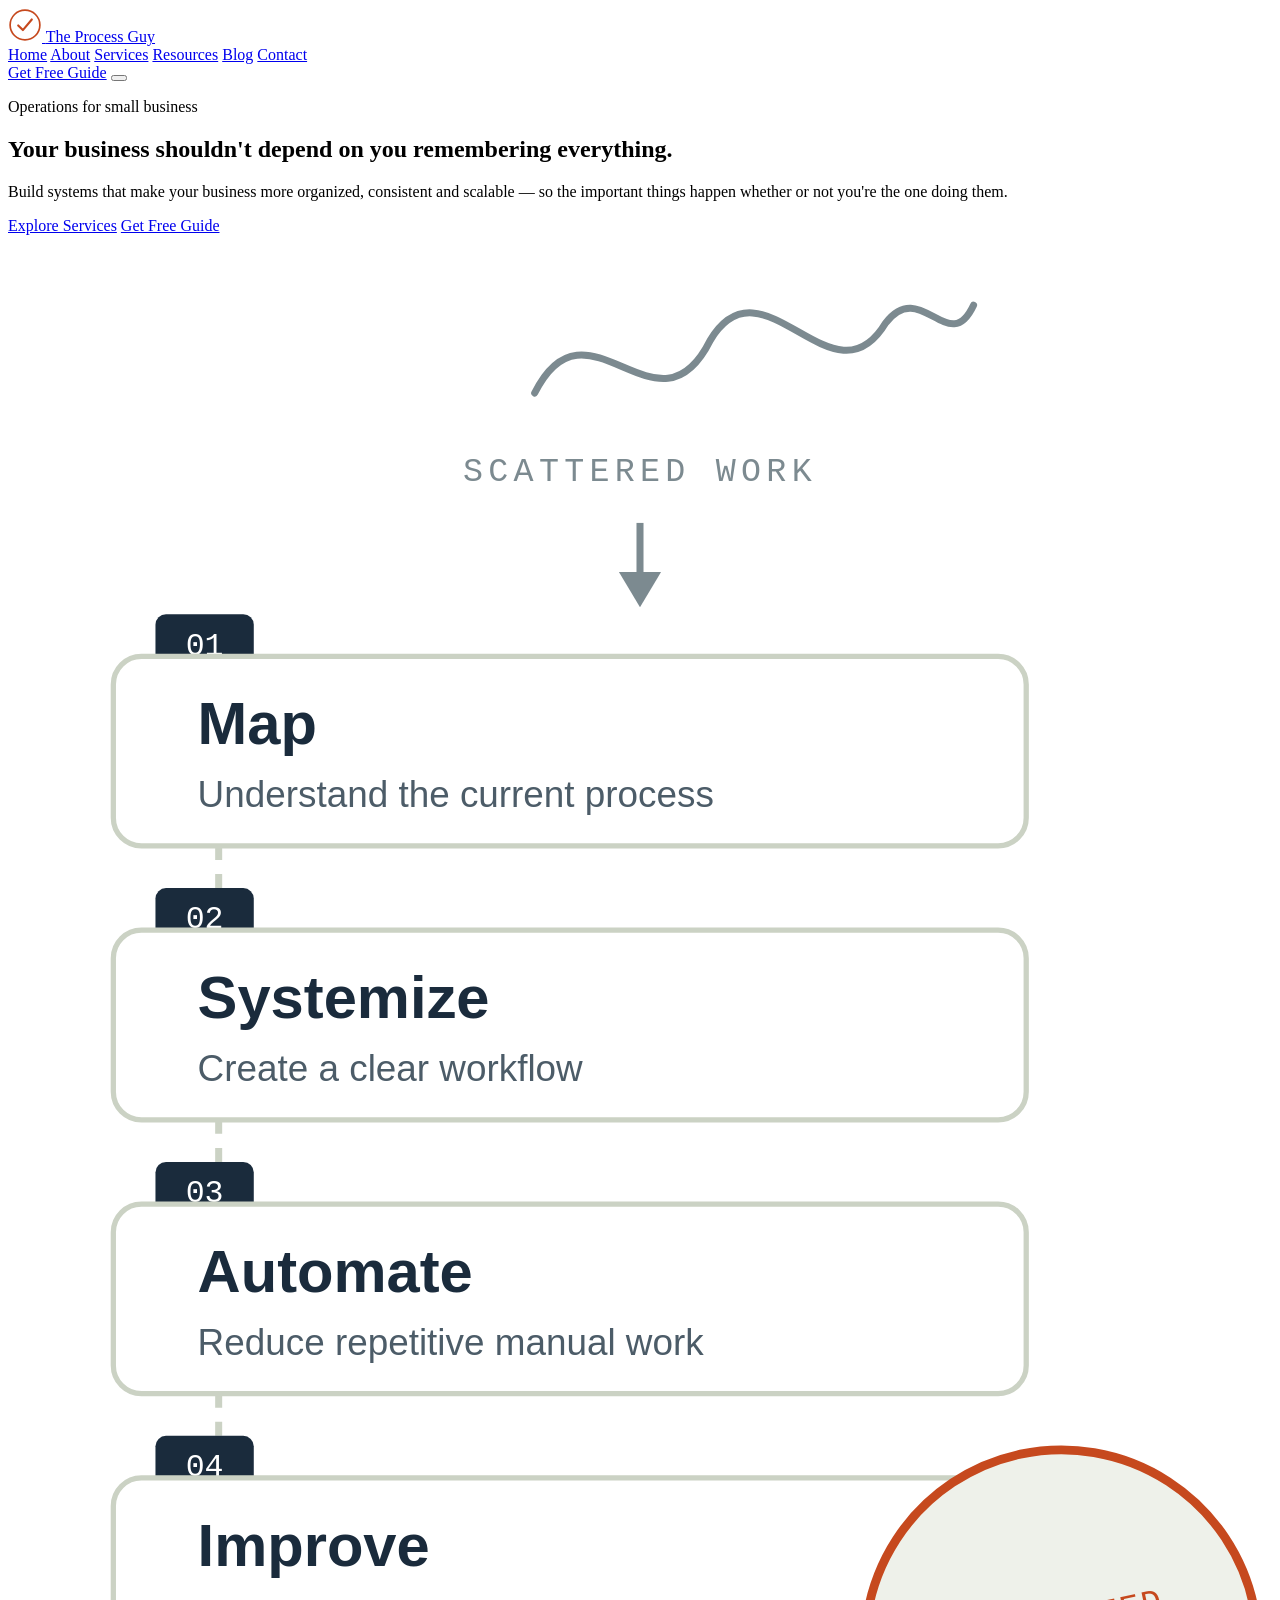
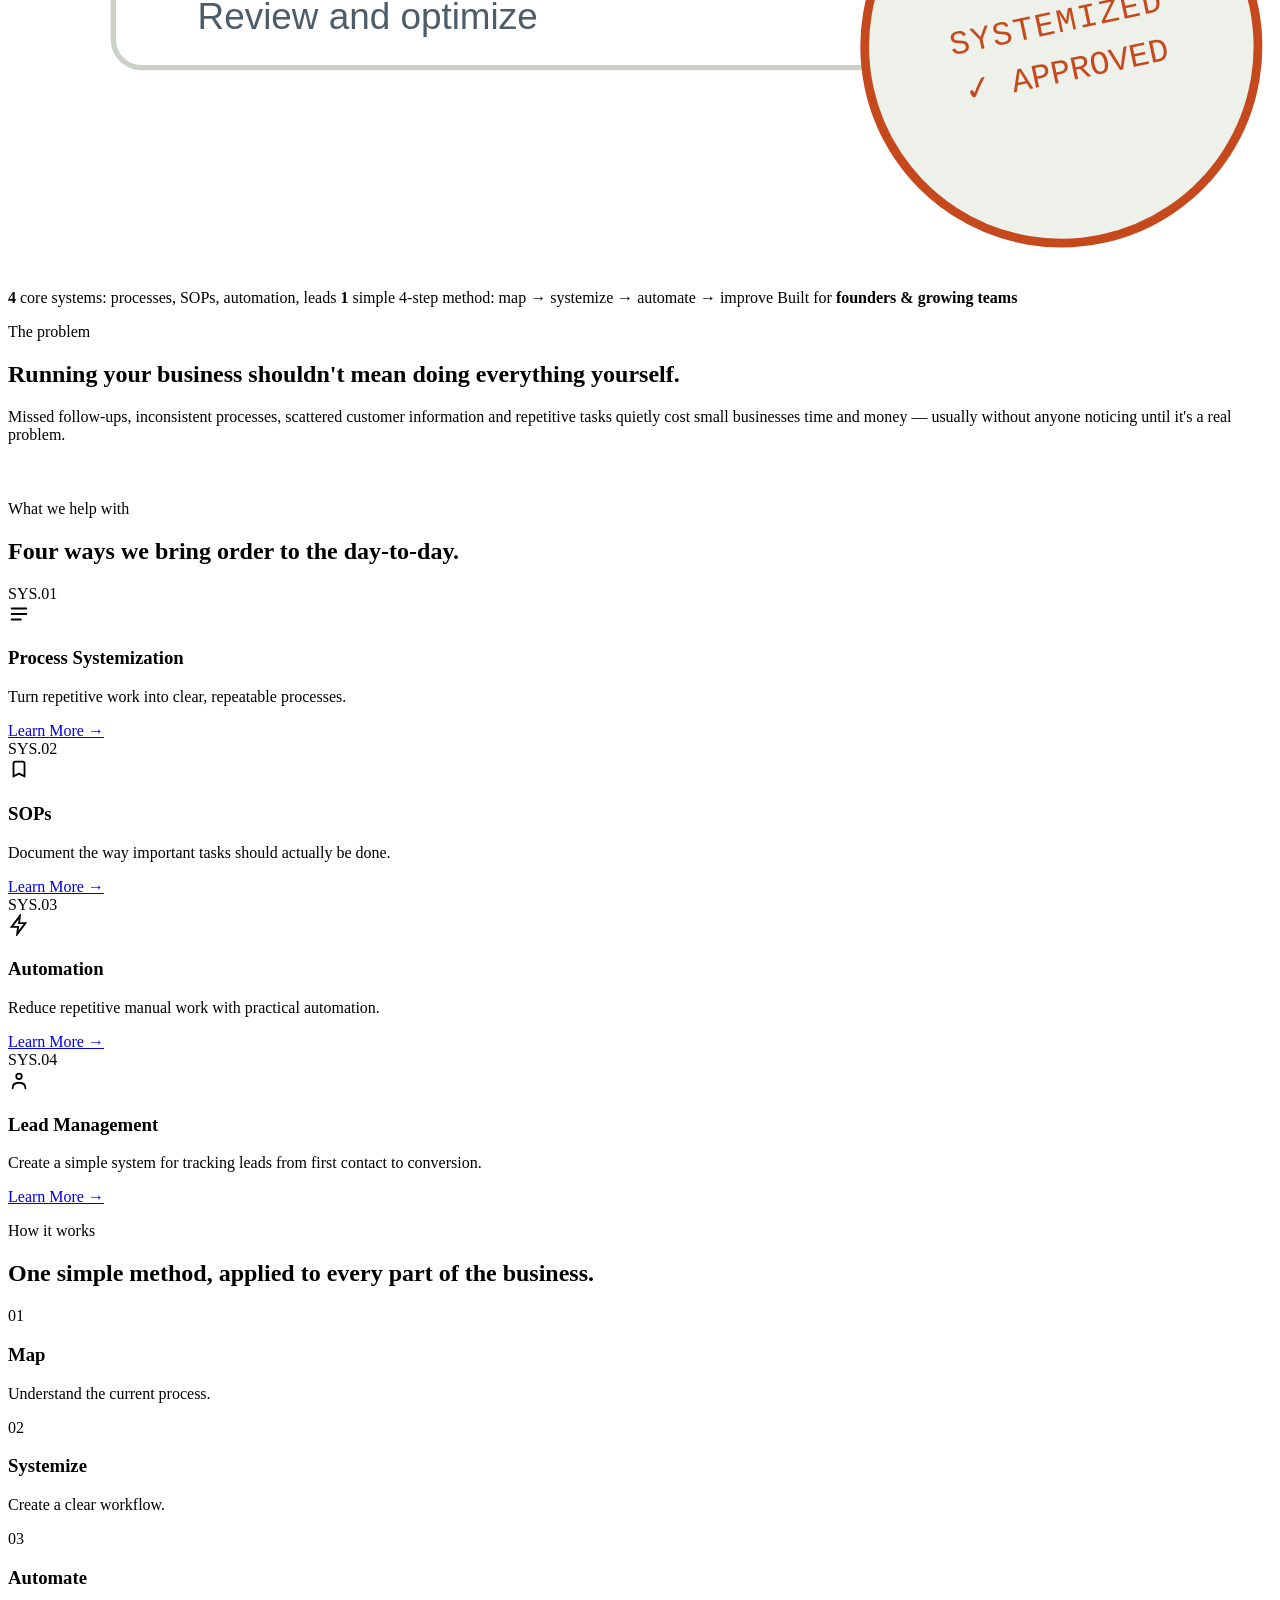
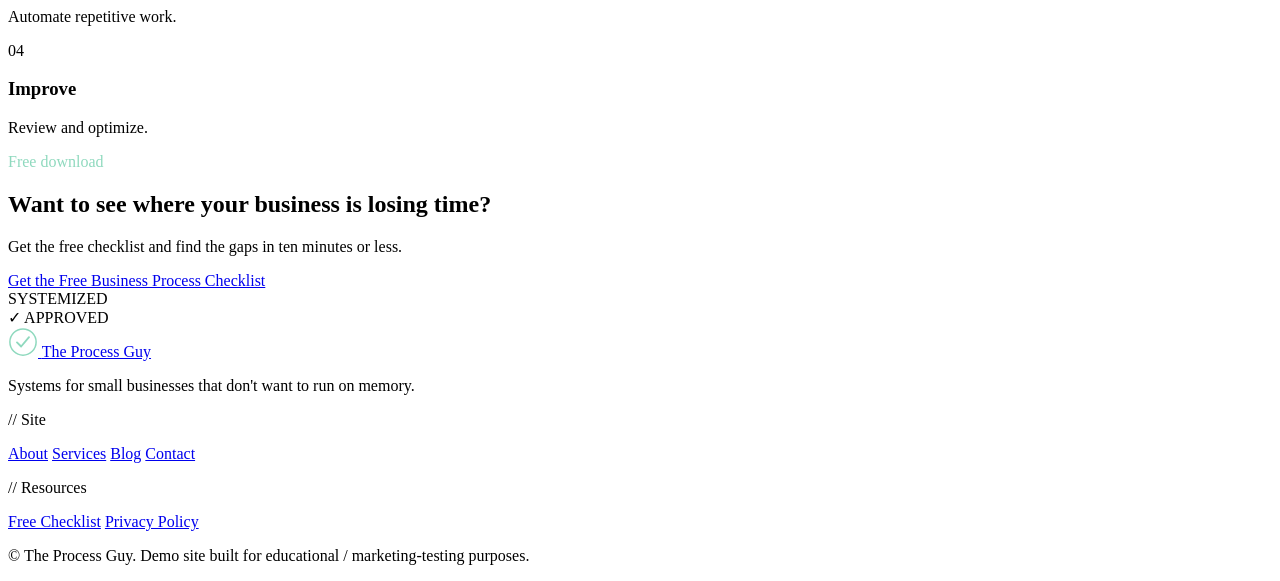
==== index.html @ 3fa783ae "first commit" ====
<!DOCTYPE html>
<html lang="en">
<head>
<meta charset="UTF-8">
<meta name="viewport" content="width=device-width, initial-scale=1.0">
<title>The Process Guy — Business Systems for Small Businesses</title>
<meta name="description" content="Build systems that make your business more organized, consistent and scalable. Process systemization, SOPs, automation and lead management for small businesses.">
<link rel="stylesheet" href="style.css">
</head>
<body>

<header class="site-header">
  <div class="wrap header-inner">
    <a href="index.html" class="logo">
      <span class="logo-mark" aria-hidden="true">
        <svg width="34" height="34" viewBox="0 0 40 40"><circle cx="20" cy="20" r="17.5" fill="none" stroke="#C6491E" stroke-width="2"/><path d="M12 20.5 L17.5 26 L28 13.5" fill="none" stroke="#C6491E" stroke-width="2.5" stroke-linecap="round" stroke-linejoin="round"/></svg>
      </span>
      <span class="logo-text">The Process Guy</span>
    </a>
    <nav class="site-nav" id="siteNav">
      <a href="index.html" class="current">Home</a>
      <a href="about.html">About</a>
      <a href="services.html">Services</a>
      <a href="resources.html">Resources</a>
      <a href="blog.html">Blog</a>
      <a href="contact.html">Contact</a>
    </nav>
    <a href="resources.html" class="btn btn-stamp header-cta">Get Free Guide</a>
    <button class="nav-toggle" id="navToggle" aria-label="Toggle menu" aria-expanded="false">
      <span></span><span></span><span></span>
    </button>
  </div>
</header>

<main>

  <section class="hero">
    <div class="wrap hero-inner">
      <div class="hero-copy reveal">
        <p class="eyebrow">Operations for small business</p>
        <h1>Your business shouldn't depend on you remembering everything.</h1>
        <p class="hero-sub">Build systems that make your business more organized, consistent and scalable — so the important things happen whether or not you're the one doing them.</p>
        <div class="hero-ctas">
          <a href="services.html" class="btn btn-stamp">Explore Services</a>
          <a href="resources.html" class="btn btn-outline">Get Free Guide</a>
        </div>
      </div>
      <div class="hero-art reveal" aria-hidden="true">
        <svg viewBox="0 0 360 470" xmlns="http://www.w3.org/2000/svg" role="img" aria-label="Diagram showing scattered work becoming a systemized four-step process: map, systemize, automate, improve.">
          <path d="M150,45 C165,15 185,60 200,30 C215,5 235,50 250,25 C260,12 268,35 275,20" fill="none" stroke="#7C8A90" stroke-width="2" stroke-linecap="round" stroke-linejoin="round"/>
          <text x="180" y="70" text-anchor="middle" font-family="'IBM Plex Mono',monospace" font-size="9.5" letter-spacing="1.5" fill="#7C8A90">SCATTERED WORK</text>
          <line x1="180" y1="82" x2="180" y2="100" stroke="#7C8A90" stroke-width="2"/>
          <polygon points="174,96 186,96 180,106" fill="#7C8A90"/>

          <!-- Box 1 -->
          <rect x="42" y="108" width="28" height="16" rx="3" fill="#1A2B3C"/>
          <text x="56" y="119.5" text-anchor="middle" font-family="'IBM Plex Mono',monospace" font-size="9" fill="#fff">01</text>
          <rect x="30" y="120" width="260" height="54" rx="8" fill="#FFFFFF" stroke="#CBD2C4" stroke-width="1.5"/>
          <text x="54" y="145" font-family="'Space Grotesk',sans-serif" font-weight="700" font-size="17" fill="#1A2B3C">Map</text>
          <text x="54" y="163" font-family="'Inter',sans-serif" font-size="10.5" fill="#4C5C68">Understand the current process</text>

          <line x1="60" y1="174" x2="60" y2="196" stroke="#CBD2C4" stroke-width="2" stroke-dasharray="4 4"/>
          <polygon points="55,192 65,192 60,200" fill="#CBD2C4"/>

          <!-- Box 2 -->
          <rect x="42" y="186" width="28" height="16" rx="3" fill="#1A2B3C"/>
          <text x="56" y="197.5" text-anchor="middle" font-family="'IBM Plex Mono',monospace" font-size="9" fill="#fff">02</text>
          <rect x="30" y="198" width="260" height="54" rx="8" fill="#FFFFFF" stroke="#CBD2C4" stroke-width="1.5"/>
          <text x="54" y="223" font-family="'Space Grotesk',sans-serif" font-weight="700" font-size="17" fill="#1A2B3C">Systemize</text>
          <text x="54" y="241" font-family="'Inter',sans-serif" font-size="10.5" fill="#4C5C68">Create a clear workflow</text>

          <line x1="60" y1="252" x2="60" y2="274" stroke="#CBD2C4" stroke-width="2" stroke-dasharray="4 4"/>
          <polygon points="55,270 65,270 60,278" fill="#CBD2C4"/>

          <!-- Box 3 -->
          <rect x="42" y="264" width="28" height="16" rx="3" fill="#1A2B3C"/>
          <text x="56" y="275.5" text-anchor="middle" font-family="'IBM Plex Mono',monospace" font-size="9" fill="#fff">03</text>
          <rect x="30" y="276" width="260" height="54" rx="8" fill="#FFFFFF" stroke="#CBD2C4" stroke-width="1.5"/>
          <text x="54" y="301" font-family="'Space Grotesk',sans-serif" font-weight="700" font-size="17" fill="#1A2B3C">Automate</text>
          <text x="54" y="319" font-family="'Inter',sans-serif" font-size="10.5" fill="#4C5C68">Reduce repetitive manual work</text>

          <line x1="60" y1="330" x2="60" y2="352" stroke="#CBD2C4" stroke-width="2" stroke-dasharray="4 4"/>
          <polygon points="55,348 65,348 60,356" fill="#CBD2C4"/>

          <!-- Box 4 -->
          <rect x="42" y="342" width="28" height="16" rx="3" fill="#1A2B3C"/>
          <text x="56" y="353.5" text-anchor="middle" font-family="'IBM Plex Mono',monospace" font-size="9" fill="#fff">04</text>
          <rect x="30" y="354" width="260" height="54" rx="8" fill="#FFFFFF" stroke="#CBD2C4" stroke-width="1.5"/>
          <text x="54" y="379" font-family="'Space Grotesk',sans-serif" font-weight="700" font-size="17" fill="#1A2B3C">Improve</text>
          <text x="54" y="397" font-family="'Inter',sans-serif" font-size="10.5" fill="#4C5C68">Review and optimize</text>

          <g transform="rotate(-12 300 402)">
            <circle cx="300" cy="402" r="56" fill="#EEF1EA" stroke="#C6491E" stroke-width="2.5"/>
            <text x="300" y="398" text-anchor="middle" font-family="'IBM Plex Mono',monospace" font-size="9.5" letter-spacing="0.5" fill="#C6491E">SYSTEMIZED</text>
            <text x="300" y="412" text-anchor="middle" font-family="'IBM Plex Mono',monospace" font-size="9.5" fill="#C6491E">✓ APPROVED</text>
          </g>
        </svg>
      </div>
    </div>
  </section>

  <div class="trust-strip">
    <div class="wrap trust-inner">
      <span><strong>4</strong> core systems: processes, SOPs, automation, leads</span>
      <span><strong>1</strong> simple 4-step method: map → systemize → automate → improve</span>
      <span>Built for <strong>founders &amp; growing teams</strong></span>
    </div>
  </div>

  <section>
    <div class="wrap">
      <div class="section-head reveal">
        <p class="eyebrow">The problem</p>
        <h2>Running your business shouldn't mean doing everything yourself.</h2>
        <p>Missed follow-ups, inconsistent processes, scattered customer information and repetitive tasks quietly cost small businesses time and money — usually without anyone noticing until it's a real problem.</p>
      </div>

      <div class="section-head reveal" style="margin-top:56px;">
        <p class="eyebrow">What we help with</p>
        <h2>Four ways we bring order to the day-to-day.</h2>
      </div>
      <div class="card-grid reveal">
        <div class="tab-card">
          <span class="tag">SYS.01</span>
          <div class="icon"><svg width="22" height="22" viewBox="0 0 24 24" fill="none" stroke="currentColor" stroke-width="2" stroke-linecap="round"><path d="M4 6h16M4 12h16M4 18h10"/></svg></div>
          <h3>Process Systemization</h3>
          <p>Turn repetitive work into clear, repeatable processes.</p>
          <a href="services.html#process-systemization" class="learn">Learn More →</a>
        </div>
        <div class="tab-card">
          <span class="tag">SYS.02</span>
          <div class="icon"><svg width="22" height="22" viewBox="0 0 24 24" fill="none" stroke="currentColor" stroke-width="2" stroke-linecap="round"><path d="M8 4h8a2 2 0 0 1 2 2v14l-6-3-6 3V6a2 2 0 0 1 2-2z"/></svg></div>
          <h3>SOPs</h3>
          <p>Document the way important tasks should actually be done.</p>
          <a href="services.html#sops" class="learn">Learn More →</a>
        </div>
        <div class="tab-card">
          <span class="tag">SYS.03</span>
          <div class="icon"><svg width="22" height="22" viewBox="0 0 24 24" fill="none" stroke="currentColor" stroke-width="2" stroke-linecap="round"><path d="M13 2 4 14h7l-1 8 9-12h-7l1-8z"/></svg></div>
          <h3>Automation</h3>
          <p>Reduce repetitive manual work with practical automation.</p>
          <a href="services.html#automation" class="learn">Learn More →</a>
        </div>
        <div class="tab-card">
          <span class="tag">SYS.04</span>
          <div class="icon"><svg width="22" height="22" viewBox="0 0 24 24" fill="none" stroke="currentColor" stroke-width="2" stroke-linecap="round"><circle cx="12" cy="8" r="3"/><path d="M5 21c0-4 3-6 7-6s7 2 7 6"/></svg></div>
          <h3>Lead Management</h3>
          <p>Create a simple system for tracking leads from first contact to conversion.</p>
          <a href="services.html#lead-management" class="learn">Learn More →</a>
        </div>
      </div>
    </div>
  </section>

  <section class="bg-card">
    <div class="wrap">
      <div class="section-head center reveal">
        <p class="eyebrow">How it works</p>
        <h2>One simple method, applied to every part of the business.</h2>
      </div>
      <div class="flow reveal">
        <div class="flow-line"></div>
        <div class="flow-step">
          <div class="flow-num">01</div>
          <h3>Map</h3>
          <p>Understand the current process.</p>
        </div>
        <div class="flow-step">
          <div class="flow-num">02</div>
          <h3>Systemize</h3>
          <p>Create a clear workflow.</p>
        </div>
        <div class="flow-step">
          <div class="flow-num">03</div>
          <h3>Automate</h3>
          <p>Automate repetitive work.</p>
        </div>
        <div class="flow-step">
          <div class="flow-num">04</div>
          <h3>Improve</h3>
          <p>Review and optimize.</p>
        </div>
      </div>
    </div>
  </section>

  <section>
    <div class="wrap">
      <div class="cta-banner reveal">
        <div>
          <p class="eyebrow" style="color:#8FD9BE;">Free download</p>
          <h2>Want to see where your business is losing time?</h2>
          <p>Get the free checklist and find the gaps in ten minutes or less.</p>
          <a href="resources.html" class="btn btn-stamp" style="margin-top:18px;">Get the Free Business Process Checklist</a>
        </div>
        <div class="stamp-badge">SYSTEMIZED<br>✓ APPROVED</div>
      </div>
    </div>
  </section>

</main>

<footer class="site-footer">
  <div class="wrap footer-inner">
    <div class="footer-brand">
      <a href="index.html" class="logo" style="margin-bottom:14px;">
        <span class="logo-mark" aria-hidden="true">
          <svg width="30" height="30" viewBox="0 0 40 40"><circle cx="20" cy="20" r="17.5" fill="none" stroke="#8FD9BE" stroke-width="2"/><path d="M12 20.5 L17.5 26 L28 13.5" fill="none" stroke="#8FD9BE" stroke-width="2.5" stroke-linecap="round" stroke-linejoin="round"/></svg>
        </span>
        <span class="logo-text">The Process Guy</span>
      </a>
      <p class="footer-note">Systems for small businesses that don't want to run on memory.</p>
    </div>
    <div class="footer-col">
      <p class="eyebrow">// Site</p>
      <a href="about.html">About</a>
      <a href="services.html">Services</a>
      <a href="blog.html">Blog</a>
      <a href="contact.html">Contact</a>
    </div>
    <div class="footer-col">
      <p class="eyebrow">// Resources</p>
      <a href="resources.html">Free Checklist</a>
      <a href="privacy.html">Privacy Policy</a>
    </div>
  </div>
  <div class="wrap footer-bottom">
    <p>© <span id="year"></span> The Process Guy. Demo site built for educational / marketing-testing purposes.</p>
  </div>
</footer>

<script src="script.js"></script>
</body>
</html>
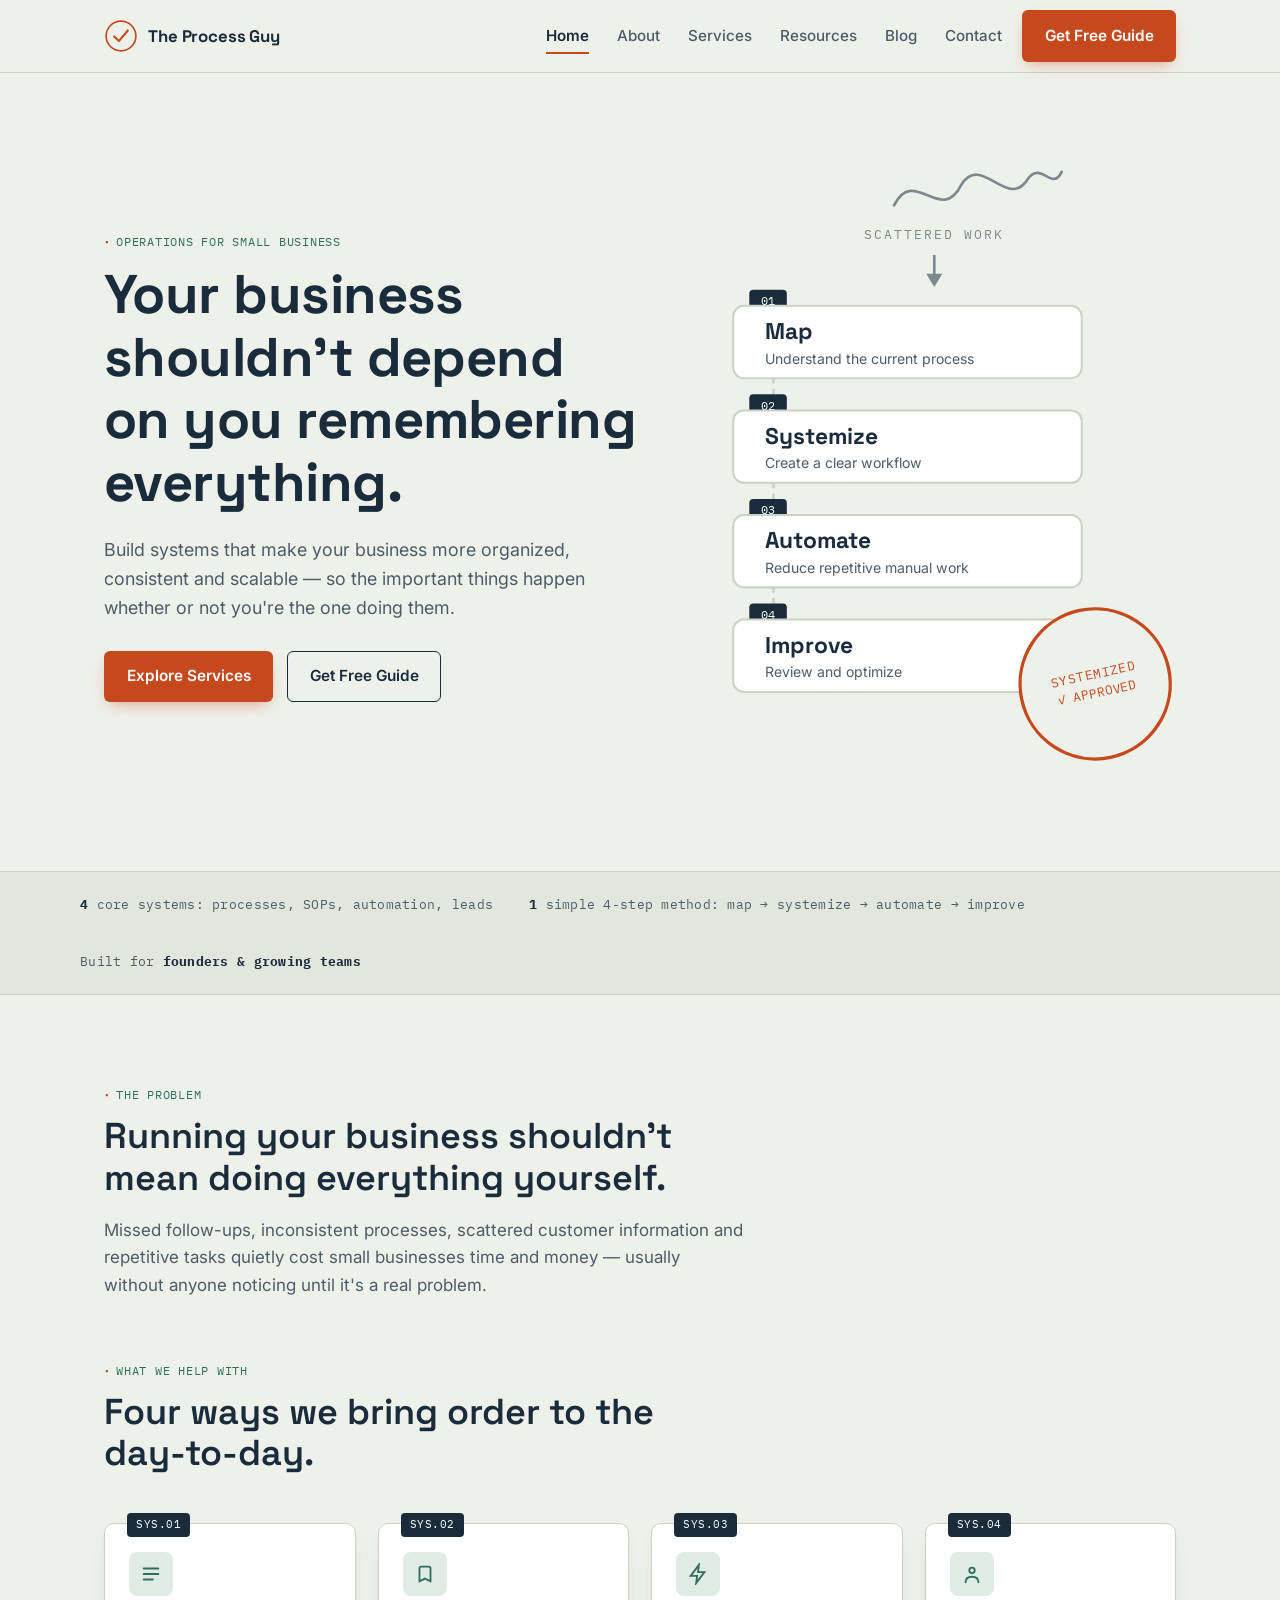
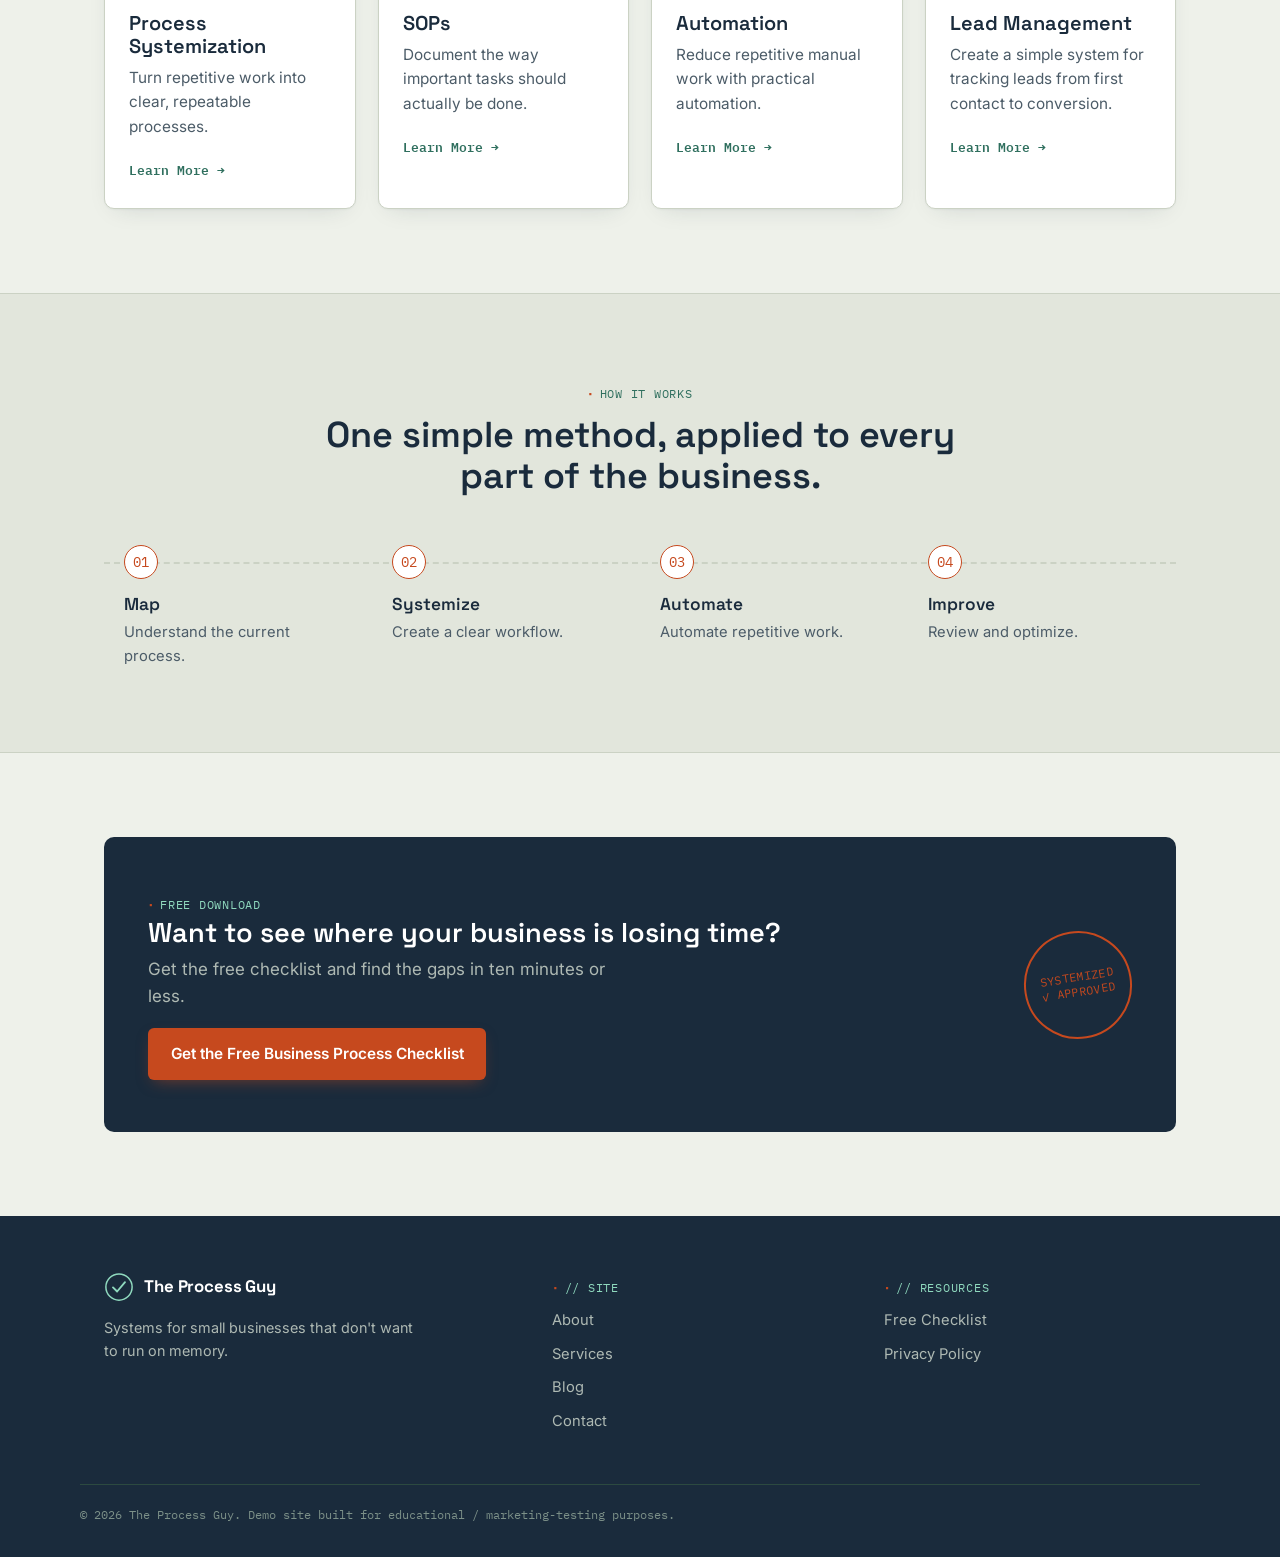
==== commit c78c0b3b: "All pages commit" ====
--- a/index.html
+++ b/index.html
@@ -1,234 +1,612 @@
-<!DOCTYPE html>
+<!doctype html>
 <html lang="en">
-<head>
-<meta charset="UTF-8">
-<meta name="viewport" content="width=device-width, initial-scale=1.0">
-<title>The Process Guy — Business Systems for Small Businesses</title>
-<meta name="description" content="Build systems that make your business more organized, consistent and scalable. Process systemization, SOPs, automation and lead management for small businesses.">
-<link rel="stylesheet" href="style.css">
-</head>
-<body>
-
-<header class="site-header">
-  <div class="wrap header-inner">
-    <a href="index.html" class="logo">
-      <span class="logo-mark" aria-hidden="true">
-        <svg width="34" height="34" viewBox="0 0 40 40"><circle cx="20" cy="20" r="17.5" fill="none" stroke="#C6491E" stroke-width="2"/><path d="M12 20.5 L17.5 26 L28 13.5" fill="none" stroke="#C6491E" stroke-width="2.5" stroke-linecap="round" stroke-linejoin="round"/></svg>
-      </span>
-      <span class="logo-text">The Process Guy</span>
-    </a>
-    <nav class="site-nav" id="siteNav">
-      <a href="index.html" class="current">Home</a>
-      <a href="about.html">About</a>
-      <a href="services.html">Services</a>
-      <a href="resources.html">Resources</a>
-      <a href="blog.html">Blog</a>
-      <a href="contact.html">Contact</a>
-    </nav>
-    <a href="resources.html" class="btn btn-stamp header-cta">Get Free Guide</a>
-    <button class="nav-toggle" id="navToggle" aria-label="Toggle menu" aria-expanded="false">
-      <span></span><span></span><span></span>
-    </button>
-  </div>
-</header>
-
-<main>
-
-  <section class="hero">
-    <div class="wrap hero-inner">
-      <div class="hero-copy reveal">
-        <p class="eyebrow">Operations for small business</p>
-        <h1>Your business shouldn't depend on you remembering everything.</h1>
-        <p class="hero-sub">Build systems that make your business more organized, consistent and scalable — so the important things happen whether or not you're the one doing them.</p>
-        <div class="hero-ctas">
-          <a href="services.html" class="btn btn-stamp">Explore Services</a>
-          <a href="resources.html" class="btn btn-outline">Get Free Guide</a>
-        </div>
+  <head>
+    <meta charset="UTF-8" />
+    <meta name="viewport" content="width=device-width, initial-scale=1.0" />
+    <title>The Process Guy — Business Systems for Small Businesses</title>
+    <meta
+      name="description"
+      content="Build systems that make your business more organized, consistent and scalable. Process systemization, SOPs, automation and lead management for small businesses."
+    />
+    <link rel="stylesheet" href="./style/main.css" />
+  </head>
+  <body>
+    <header class="site-header">
+      <div class="wrap header-inner">
+        <a href="index.html" class="logo">
+          <span class="logo-mark" aria-hidden="true">
+            <svg width="34" height="34" viewBox="0 0 40 40">
+              <circle
+                cx="20"
+                cy="20"
+                r="17.5"
+                fill="none"
+                stroke="#C6491E"
+                stroke-width="2"
+              />
+              <path
+                d="M12 20.5 L17.5 26 L28 13.5"
+                fill="none"
+                stroke="#C6491E"
+                stroke-width="2.5"
+                stroke-linecap="round"
+                stroke-linejoin="round"
+              />
+            </svg>
+          </span>
+          <span class="logo-text">The Process Guy</span>
+        </a>
+        <nav class="site-nav" id="siteNav">
+          <a href="index.html" class="current">Home</a>
+          <a href="about.html">About</a>
+          <a href="services.html">Services</a>
+          <a href="resources.html">Resources</a>
+          <a href="blog.html">Blog</a>
+          <a href="contact.html">Contact</a>
+        </nav>
+        <a href="resources.html" class="btn btn-stamp header-cta"
+          >Get Free Guide</a
+        >
+        <button
+          class="nav-toggle"
+          id="navToggle"
+          aria-label="Toggle menu"
+          aria-expanded="false"
+        >
+          <span></span><span></span><span></span>
+        </button>
       </div>
-      <div class="hero-art reveal" aria-hidden="true">
-        <svg viewBox="0 0 360 470" xmlns="http://www.w3.org/2000/svg" role="img" aria-label="Diagram showing scattered work becoming a systemized four-step process: map, systemize, automate, improve.">
-          <path d="M150,45 C165,15 185,60 200,30 C215,5 235,50 250,25 C260,12 268,35 275,20" fill="none" stroke="#7C8A90" stroke-width="2" stroke-linecap="round" stroke-linejoin="round"/>
-          <text x="180" y="70" text-anchor="middle" font-family="'IBM Plex Mono',monospace" font-size="9.5" letter-spacing="1.5" fill="#7C8A90">SCATTERED WORK</text>
-          <line x1="180" y1="82" x2="180" y2="100" stroke="#7C8A90" stroke-width="2"/>
-          <polygon points="174,96 186,96 180,106" fill="#7C8A90"/>
-
-          <!-- Box 1 -->
-          <rect x="42" y="108" width="28" height="16" rx="3" fill="#1A2B3C"/>
-          <text x="56" y="119.5" text-anchor="middle" font-family="'IBM Plex Mono',monospace" font-size="9" fill="#fff">01</text>
-          <rect x="30" y="120" width="260" height="54" rx="8" fill="#FFFFFF" stroke="#CBD2C4" stroke-width="1.5"/>
-          <text x="54" y="145" font-family="'Space Grotesk',sans-serif" font-weight="700" font-size="17" fill="#1A2B3C">Map</text>
-          <text x="54" y="163" font-family="'Inter',sans-serif" font-size="10.5" fill="#4C5C68">Understand the current process</text>
-
-          <line x1="60" y1="174" x2="60" y2="196" stroke="#CBD2C4" stroke-width="2" stroke-dasharray="4 4"/>
-          <polygon points="55,192 65,192 60,200" fill="#CBD2C4"/>
-
-          <!-- Box 2 -->
-          <rect x="42" y="186" width="28" height="16" rx="3" fill="#1A2B3C"/>
-          <text x="56" y="197.5" text-anchor="middle" font-family="'IBM Plex Mono',monospace" font-size="9" fill="#fff">02</text>
-          <rect x="30" y="198" width="260" height="54" rx="8" fill="#FFFFFF" stroke="#CBD2C4" stroke-width="1.5"/>
-          <text x="54" y="223" font-family="'Space Grotesk',sans-serif" font-weight="700" font-size="17" fill="#1A2B3C">Systemize</text>
-          <text x="54" y="241" font-family="'Inter',sans-serif" font-size="10.5" fill="#4C5C68">Create a clear workflow</text>
-
-          <line x1="60" y1="252" x2="60" y2="274" stroke="#CBD2C4" stroke-width="2" stroke-dasharray="4 4"/>
-          <polygon points="55,270 65,270 60,278" fill="#CBD2C4"/>
-
-          <!-- Box 3 -->
-          <rect x="42" y="264" width="28" height="16" rx="3" fill="#1A2B3C"/>
-          <text x="56" y="275.5" text-anchor="middle" font-family="'IBM Plex Mono',monospace" font-size="9" fill="#fff">03</text>
-          <rect x="30" y="276" width="260" height="54" rx="8" fill="#FFFFFF" stroke="#CBD2C4" stroke-width="1.5"/>
-          <text x="54" y="301" font-family="'Space Grotesk',sans-serif" font-weight="700" font-size="17" fill="#1A2B3C">Automate</text>
-          <text x="54" y="319" font-family="'Inter',sans-serif" font-size="10.5" fill="#4C5C68">Reduce repetitive manual work</text>
-
-          <line x1="60" y1="330" x2="60" y2="352" stroke="#CBD2C4" stroke-width="2" stroke-dasharray="4 4"/>
-          <polygon points="55,348 65,348 60,356" fill="#CBD2C4"/>
-
-          <!-- Box 4 -->
-          <rect x="42" y="342" width="28" height="16" rx="3" fill="#1A2B3C"/>
-          <text x="56" y="353.5" text-anchor="middle" font-family="'IBM Plex Mono',monospace" font-size="9" fill="#fff">04</text>
-          <rect x="30" y="354" width="260" height="54" rx="8" fill="#FFFFFF" stroke="#CBD2C4" stroke-width="1.5"/>
-          <text x="54" y="379" font-family="'Space Grotesk',sans-serif" font-weight="700" font-size="17" fill="#1A2B3C">Improve</text>
-          <text x="54" y="397" font-family="'Inter',sans-serif" font-size="10.5" fill="#4C5C68">Review and optimize</text>
-
-          <g transform="rotate(-12 300 402)">
-            <circle cx="300" cy="402" r="56" fill="#EEF1EA" stroke="#C6491E" stroke-width="2.5"/>
-            <text x="300" y="398" text-anchor="middle" font-family="'IBM Plex Mono',monospace" font-size="9.5" letter-spacing="0.5" fill="#C6491E">SYSTEMIZED</text>
-            <text x="300" y="412" text-anchor="middle" font-family="'IBM Plex Mono',monospace" font-size="9.5" fill="#C6491E">✓ APPROVED</text>
-          </g>
-        </svg>
+    </header>
+
+    <main>
+      <section class="hero">
+        <div class="wrap hero-inner">
+          <div class="hero-copy reveal">
+            <p class="eyebrow">Operations for small business</p>
+            <h1>
+              Your business shouldn't depend on you remembering everything.
+            </h1>
+            <p class="hero-sub">
+              Build systems that make your business more organized, consistent
+              and scalable — so the important things happen whether or not
+              you're the one doing them.
+            </p>
+            <div class="hero-ctas">
+              <a href="services.html" class="btn btn-stamp">Explore Services</a>
+              <a href="resources.html" class="btn btn-outline"
+                >Get Free Guide</a
+              >
+            </div>
+          </div>
+          <div class="hero-art reveal" aria-hidden="true">
+            <svg
+              viewBox="0 0 360 470"
+              xmlns="http://www.w3.org/2000/svg"
+              role="img"
+              aria-label="Diagram showing scattered work becoming a systemized four-step process: map, systemize, automate, improve."
+            >
+              <path
+                d="M150,45 C165,15 185,60 200,30 C215,5 235,50 250,25 C260,12 268,35 275,20"
+                fill="none"
+                stroke="#7C8A90"
+                stroke-width="2"
+                stroke-linecap="round"
+                stroke-linejoin="round"
+              />
+              <text
+                x="180"
+                y="70"
+                text-anchor="middle"
+                font-family="'IBM Plex Mono',monospace"
+                font-size="9.5"
+                letter-spacing="1.5"
+                fill="#7C8A90"
+              >
+                SCATTERED WORK
+              </text>
+              <line
+                x1="180"
+                y1="82"
+                x2="180"
+                y2="100"
+                stroke="#7C8A90"
+                stroke-width="2"
+              />
+              <polygon points="174,96 186,96 180,106" fill="#7C8A90" />
+
+              <!-- Box 1 -->
+              <rect
+                x="42"
+                y="108"
+                width="28"
+                height="16"
+                rx="3"
+                fill="#1A2B3C"
+              />
+              <text
+                x="56"
+                y="119.5"
+                text-anchor="middle"
+                font-family="'IBM Plex Mono',monospace"
+                font-size="9"
+                fill="#fff"
+              >
+                01
+              </text>
+              <rect
+                x="30"
+                y="120"
+                width="260"
+                height="54"
+                rx="8"
+                fill="#FFFFFF"
+                stroke="#CBD2C4"
+                stroke-width="1.5"
+              />
+              <text
+                x="54"
+                y="145"
+                font-family="'Space Grotesk',sans-serif"
+                font-weight="700"
+                font-size="17"
+                fill="#1A2B3C"
+              >
+                Map
+              </text>
+              <text
+                x="54"
+                y="163"
+                font-family="'Inter',sans-serif"
+                font-size="10.5"
+                fill="#4C5C68"
+              >
+                Understand the current process
+              </text>
+
+              <line
+                x1="60"
+                y1="174"
+                x2="60"
+                y2="196"
+                stroke="#CBD2C4"
+                stroke-width="2"
+                stroke-dasharray="4 4"
+              />
+              <polygon points="55,192 65,192 60,200" fill="#CBD2C4" />
+
+              <!-- Box 2 -->
+              <rect
+                x="42"
+                y="186"
+                width="28"
+                height="16"
+                rx="3"
+                fill="#1A2B3C"
+              />
+              <text
+                x="56"
+                y="197.5"
+                text-anchor="middle"
+                font-family="'IBM Plex Mono',monospace"
+                font-size="9"
+                fill="#fff"
+              >
+                02
+              </text>
+              <rect
+                x="30"
+                y="198"
+                width="260"
+                height="54"
+                rx="8"
+                fill="#FFFFFF"
+                stroke="#CBD2C4"
+                stroke-width="1.5"
+              />
+              <text
+                x="54"
+                y="223"
+                font-family="'Space Grotesk',sans-serif"
+                font-weight="700"
+                font-size="17"
+                fill="#1A2B3C"
+              >
+                Systemize
+              </text>
+              <text
+                x="54"
+                y="241"
+                font-family="'Inter',sans-serif"
+                font-size="10.5"
+                fill="#4C5C68"
+              >
+                Create a clear workflow
+              </text>
+
+              <line
+                x1="60"
+                y1="252"
+                x2="60"
+                y2="274"
+                stroke="#CBD2C4"
+                stroke-width="2"
+                stroke-dasharray="4 4"
+              />
+              <polygon points="55,270 65,270 60,278" fill="#CBD2C4" />
+
+              <!-- Box 3 -->
+              <rect
+                x="42"
+                y="264"
+                width="28"
+                height="16"
+                rx="3"
+                fill="#1A2B3C"
+              />
+              <text
+                x="56"
+                y="275.5"
+                text-anchor="middle"
+                font-family="'IBM Plex Mono',monospace"
+                font-size="9"
+                fill="#fff"
+              >
+                03
+              </text>
+              <rect
+                x="30"
+                y="276"
+                width="260"
+                height="54"
+                rx="8"
+                fill="#FFFFFF"
+                stroke="#CBD2C4"
+                stroke-width="1.5"
+              />
+              <text
+                x="54"
+                y="301"
+                font-family="'Space Grotesk',sans-serif"
+                font-weight="700"
+                font-size="17"
+                fill="#1A2B3C"
+              >
+                Automate
+              </text>
+              <text
+                x="54"
+                y="319"
+                font-family="'Inter',sans-serif"
+                font-size="10.5"
+                fill="#4C5C68"
+              >
+                Reduce repetitive manual work
+              </text>
+
+              <line
+                x1="60"
+                y1="330"
+                x2="60"
+                y2="352"
+                stroke="#CBD2C4"
+                stroke-width="2"
+                stroke-dasharray="4 4"
+              />
+              <polygon points="55,348 65,348 60,356" fill="#CBD2C4" />
+
+              <!-- Box 4 -->
+              <rect
+                x="42"
+                y="342"
+                width="28"
+                height="16"
+                rx="3"
+                fill="#1A2B3C"
+              />
+              <text
+                x="56"
+                y="353.5"
+                text-anchor="middle"
+                font-family="'IBM Plex Mono',monospace"
+                font-size="9"
+                fill="#fff"
+              >
+                04
+              </text>
+              <rect
+                x="30"
+                y="354"
+                width="260"
+                height="54"
+                rx="8"
+                fill="#FFFFFF"
+                stroke="#CBD2C4"
+                stroke-width="1.5"
+              />
+              <text
+                x="54"
+                y="379"
+                font-family="'Space Grotesk',sans-serif"
+                font-weight="700"
+                font-size="17"
+                fill="#1A2B3C"
+              >
+                Improve
+              </text>
+              <text
+                x="54"
+                y="397"
+                font-family="'Inter',sans-serif"
+                font-size="10.5"
+                fill="#4C5C68"
+              >
+                Review and optimize
+              </text>
+
+              <g transform="rotate(-12 300 402)">
+                <circle
+                  cx="300"
+                  cy="402"
+                  r="56"
+                  fill="#EEF1EA"
+                  stroke="#C6491E"
+                  stroke-width="2.5"
+                />
+                <text
+                  x="300"
+                  y="398"
+                  text-anchor="middle"
+                  font-family="'IBM Plex Mono',monospace"
+                  font-size="9.5"
+                  letter-spacing="0.5"
+                  fill="#C6491E"
+                >
+                  SYSTEMIZED
+                </text>
+                <text
+                  x="300"
+                  y="412"
+                  text-anchor="middle"
+                  font-family="'IBM Plex Mono',monospace"
+                  font-size="9.5"
+                  fill="#C6491E"
+                >
+                  ✓ APPROVED
+                </text>
+              </g>
+            </svg>
+          </div>
+        </div>
+      </section>
+
+      <div class="trust-strip">
+        <div class="wrap trust-inner">
+          <span
+            ><strong>4</strong> core systems: processes, SOPs, automation,
+            leads</span
+          >
+          <span
+            ><strong>1</strong> simple 4-step method: map → systemize → automate
+            → improve</span
+          >
+          <span>Built for <strong>founders &amp; growing teams</strong></span>
+        </div>
       </div>
-    </div>
-  </section>
-
-  <div class="trust-strip">
-    <div class="wrap trust-inner">
-      <span><strong>4</strong> core systems: processes, SOPs, automation, leads</span>
-      <span><strong>1</strong> simple 4-step method: map → systemize → automate → improve</span>
-      <span>Built for <strong>founders &amp; growing teams</strong></span>
-    </div>
-  </div>
-
-  <section>
-    <div class="wrap">
-      <div class="section-head reveal">
-        <p class="eyebrow">The problem</p>
-        <h2>Running your business shouldn't mean doing everything yourself.</h2>
-        <p>Missed follow-ups, inconsistent processes, scattered customer information and repetitive tasks quietly cost small businesses time and money — usually without anyone noticing until it's a real problem.</p>
+
+      <section>
+        <div class="wrap">
+          <div class="section-head reveal">
+            <p class="eyebrow">The problem</p>
+            <h2>
+              Running your business shouldn't mean doing everything yourself.
+            </h2>
+            <p>
+              Missed follow-ups, inconsistent processes, scattered customer
+              information and repetitive tasks quietly cost small businesses
+              time and money — usually without anyone noticing until it's a real
+              problem.
+            </p>
+          </div>
+
+          <div class="section-head reveal" style="margin-top: 56px">
+            <p class="eyebrow">What we help with</p>
+            <h2>Four ways we bring order to the day-to-day.</h2>
+          </div>
+          <div class="card-grid reveal">
+            <div class="tab-card">
+              <span class="tag">SYS.01</span>
+              <div class="icon">
+                <svg
+                  width="22"
+                  height="22"
+                  viewBox="0 0 24 24"
+                  fill="none"
+                  stroke="currentColor"
+                  stroke-width="2"
+                  stroke-linecap="round"
+                >
+                  <path d="M4 6h16M4 12h16M4 18h10" />
+                </svg>
+              </div>
+              <h3>Process Systemization</h3>
+              <p>Turn repetitive work into clear, repeatable processes.</p>
+              <a href="services.html#process-systemization" class="learn"
+                >Learn More →</a
+              >
+            </div>
+            <div class="tab-card">
+              <span class="tag">SYS.02</span>
+              <div class="icon">
+                <svg
+                  width="22"
+                  height="22"
+                  viewBox="0 0 24 24"
+                  fill="none"
+                  stroke="currentColor"
+                  stroke-width="2"
+                  stroke-linecap="round"
+                >
+                  <path d="M8 4h8a2 2 0 0 1 2 2v14l-6-3-6 3V6a2 2 0 0 1 2-2z" />
+                </svg>
+              </div>
+              <h3>SOPs</h3>
+              <p>Document the way important tasks should actually be done.</p>
+              <a href="services.html#sops" class="learn">Learn More →</a>
+            </div>
+            <div class="tab-card">
+              <span class="tag">SYS.03</span>
+              <div class="icon">
+                <svg
+                  width="22"
+                  height="22"
+                  viewBox="0 0 24 24"
+                  fill="none"
+                  stroke="currentColor"
+                  stroke-width="2"
+                  stroke-linecap="round"
+                >
+                  <path d="M13 2 4 14h7l-1 8 9-12h-7l1-8z" />
+                </svg>
+              </div>
+              <h3>Automation</h3>
+              <p>Reduce repetitive manual work with practical automation.</p>
+              <a href="services.html#automation" class="learn">Learn More →</a>
+            </div>
+            <div class="tab-card">
+              <span class="tag">SYS.04</span>
+              <div class="icon">
+                <svg
+                  width="22"
+                  height="22"
+                  viewBox="0 0 24 24"
+                  fill="none"
+                  stroke="currentColor"
+                  stroke-width="2"
+                  stroke-linecap="round"
+                >
+                  <circle cx="12" cy="8" r="3" />
+                  <path d="M5 21c0-4 3-6 7-6s7 2 7 6" />
+                </svg>
+              </div>
+              <h3>Lead Management</h3>
+              <p>
+                Create a simple system for tracking leads from first contact to
+                conversion.
+              </p>
+              <a href="services.html#lead-management" class="learn"
+                >Learn More →</a
+              >
+            </div>
+          </div>
+        </div>
+      </section>
+
+      <section class="bg-card">
+        <div class="wrap">
+          <div class="section-head center reveal">
+            <p class="eyebrow">How it works</p>
+            <h2>One simple method, applied to every part of the business.</h2>
+          </div>
+          <div class="flow reveal">
+            <div class="flow-line"></div>
+            <div class="flow-step">
+              <div class="flow-num">01</div>
+              <h3>Map</h3>
+              <p>Understand the current process.</p>
+            </div>
+            <div class="flow-step">
+              <div class="flow-num">02</div>
+              <h3>Systemize</h3>
+              <p>Create a clear workflow.</p>
+            </div>
+            <div class="flow-step">
+              <div class="flow-num">03</div>
+              <h3>Automate</h3>
+              <p>Automate repetitive work.</p>
+            </div>
+            <div class="flow-step">
+              <div class="flow-num">04</div>
+              <h3>Improve</h3>
+              <p>Review and optimize.</p>
+            </div>
+          </div>
+        </div>
+      </section>
+
+      <section>
+        <div class="wrap">
+          <div class="cta-banner reveal">
+            <div>
+              <p class="eyebrow" style="color: #8fd9be">Free download</p>
+              <h2>Want to see where your business is losing time?</h2>
+              <p>
+                Get the free checklist and find the gaps in ten minutes or less.
+              </p>
+              <a
+                href="resources.html"
+                class="btn btn-stamp"
+                style="margin-top: 18px"
+                >Get the Free Business Process Checklist</a
+              >
+            </div>
+            <div class="stamp-badge">SYSTEMIZED<br />✓ APPROVED</div>
+          </div>
+        </div>
+      </section>
+    </main>
+
+    <footer class="site-footer">
+      <div class="wrap footer-inner">
+        <div class="footer-brand">
+          <a href="index.html" class="logo" style="margin-bottom: 14px">
+            <span class="logo-mark" aria-hidden="true">
+              <svg width="30" height="30" viewBox="0 0 40 40">
+                <circle
+                  cx="20"
+                  cy="20"
+                  r="17.5"
+                  fill="none"
+                  stroke="#8FD9BE"
+                  stroke-width="2"
+                />
+                <path
+                  d="M12 20.5 L17.5 26 L28 13.5"
+                  fill="none"
+                  stroke="#8FD9BE"
+                  stroke-width="2.5"
+                  stroke-linecap="round"
+                  stroke-linejoin="round"
+                />
+              </svg>
+            </span>
+            <span class="logo-text">The Process Guy</span>
+          </a>
+          <p class="footer-note">
+            Systems for small businesses that don't want to run on memory.
+          </p>
+        </div>
+        <div class="footer-col">
+          <p class="eyebrow">// Site</p>
+          <a href="about.html">About</a>
+          <a href="services.html">Services</a>
+          <a href="blog.html">Blog</a>
+          <a href="contact.html">Contact</a>
+        </div>
+        <div class="footer-col">
+          <p class="eyebrow">// Resources</p>
+          <a href="resources.html">Free Checklist</a>
+          <a href="privacy.html">Privacy Policy</a>
+        </div>
       </div>
-
-      <div class="section-head reveal" style="margin-top:56px;">
-        <p class="eyebrow">What we help with</p>
-        <h2>Four ways we bring order to the day-to-day.</h2>
+      <div class="wrap footer-bottom">
+        <p>
+          © <span id="year"></span> The Process Guy. Demo site built for
+          educational / marketing-testing purposes.
+        </p>
       </div>
-      <div class="card-grid reveal">
-        <div class="tab-card">
-          <span class="tag">SYS.01</span>
-          <div class="icon"><svg width="22" height="22" viewBox="0 0 24 24" fill="none" stroke="currentColor" stroke-width="2" stroke-linecap="round"><path d="M4 6h16M4 12h16M4 18h10"/></svg></div>
-          <h3>Process Systemization</h3>
-          <p>Turn repetitive work into clear, repeatable processes.</p>
-          <a href="services.html#process-systemization" class="learn">Learn More →</a>
-        </div>
-        <div class="tab-card">
-          <span class="tag">SYS.02</span>
-          <div class="icon"><svg width="22" height="22" viewBox="0 0 24 24" fill="none" stroke="currentColor" stroke-width="2" stroke-linecap="round"><path d="M8 4h8a2 2 0 0 1 2 2v14l-6-3-6 3V6a2 2 0 0 1 2-2z"/></svg></div>
-          <h3>SOPs</h3>
-          <p>Document the way important tasks should actually be done.</p>
-          <a href="services.html#sops" class="learn">Learn More →</a>
-        </div>
-        <div class="tab-card">
-          <span class="tag">SYS.03</span>
-          <div class="icon"><svg width="22" height="22" viewBox="0 0 24 24" fill="none" stroke="currentColor" stroke-width="2" stroke-linecap="round"><path d="M13 2 4 14h7l-1 8 9-12h-7l1-8z"/></svg></div>
-          <h3>Automation</h3>
-          <p>Reduce repetitive manual work with practical automation.</p>
-          <a href="services.html#automation" class="learn">Learn More →</a>
-        </div>
-        <div class="tab-card">
-          <span class="tag">SYS.04</span>
-          <div class="icon"><svg width="22" height="22" viewBox="0 0 24 24" fill="none" stroke="currentColor" stroke-width="2" stroke-linecap="round"><circle cx="12" cy="8" r="3"/><path d="M5 21c0-4 3-6 7-6s7 2 7 6"/></svg></div>
-          <h3>Lead Management</h3>
-          <p>Create a simple system for tracking leads from first contact to conversion.</p>
-          <a href="services.html#lead-management" class="learn">Learn More →</a>
-        </div>
-      </div>
-    </div>
-  </section>
-
-  <section class="bg-card">
-    <div class="wrap">
-      <div class="section-head center reveal">
-        <p class="eyebrow">How it works</p>
-        <h2>One simple method, applied to every part of the business.</h2>
-      </div>
-      <div class="flow reveal">
-        <div class="flow-line"></div>
-        <div class="flow-step">
-          <div class="flow-num">01</div>
-          <h3>Map</h3>
-          <p>Understand the current process.</p>
-        </div>
-        <div class="flow-step">
-          <div class="flow-num">02</div>
-          <h3>Systemize</h3>
-          <p>Create a clear workflow.</p>
-        </div>
-        <div class="flow-step">
-          <div class="flow-num">03</div>
-          <h3>Automate</h3>
-          <p>Automate repetitive work.</p>
-        </div>
-        <div class="flow-step">
-          <div class="flow-num">04</div>
-          <h3>Improve</h3>
-          <p>Review and optimize.</p>
-        </div>
-      </div>
-    </div>
-  </section>
-
-  <section>
-    <div class="wrap">
-      <div class="cta-banner reveal">
-        <div>
-          <p class="eyebrow" style="color:#8FD9BE;">Free download</p>
-          <h2>Want to see where your business is losing time?</h2>
-          <p>Get the free checklist and find the gaps in ten minutes or less.</p>
-          <a href="resources.html" class="btn btn-stamp" style="margin-top:18px;">Get the Free Business Process Checklist</a>
-        </div>
-        <div class="stamp-badge">SYSTEMIZED<br>✓ APPROVED</div>
-      </div>
-    </div>
-  </section>
-
-</main>
-
-<footer class="site-footer">
-  <div class="wrap footer-inner">
-    <div class="footer-brand">
-      <a href="index.html" class="logo" style="margin-bottom:14px;">
-        <span class="logo-mark" aria-hidden="true">
-          <svg width="30" height="30" viewBox="0 0 40 40"><circle cx="20" cy="20" r="17.5" fill="none" stroke="#8FD9BE" stroke-width="2"/><path d="M12 20.5 L17.5 26 L28 13.5" fill="none" stroke="#8FD9BE" stroke-width="2.5" stroke-linecap="round" stroke-linejoin="round"/></svg>
-        </span>
-        <span class="logo-text">The Process Guy</span>
-      </a>
-      <p class="footer-note">Systems for small businesses that don't want to run on memory.</p>
-    </div>
-    <div class="footer-col">
-      <p class="eyebrow">// Site</p>
-      <a href="about.html">About</a>
-      <a href="services.html">Services</a>
-      <a href="blog.html">Blog</a>
-      <a href="contact.html">Contact</a>
-    </div>
-    <div class="footer-col">
-      <p class="eyebrow">// Resources</p>
-      <a href="resources.html">Free Checklist</a>
-      <a href="privacy.html">Privacy Policy</a>
-    </div>
-  </div>
-  <div class="wrap footer-bottom">
-    <p>© <span id="year"></span> The Process Guy. Demo site built for educational / marketing-testing purposes.</p>
-  </div>
-</footer>
-
-<script src="script.js"></script>
-</body>
-</html>+    </footer>
+
+    <script src="./Scripts/main.js"></script>
+
+  </body>
+</html>
--- a/style/main.css
+++ b/style/main.css
@@ -0,0 +1,584 @@
+/* ==========================================================================
+   THE PROCESS GUY — stylesheet
+   No frameworks. Plain CSS with custom properties.
+   ========================================================================== */
+
+@import url('https://fonts.googleapis.com/css2?family=Space+Grotesk:wght@500;600;700&family=Inter:wght@400;500;600&family=IBM+Plex+Mono:wght@500&display=swap');
+
+:root{
+  /* --- palette --- */
+  --ink:        #1A2B3C;   /* headings, primary text */
+  --ink-soft:   #4C5C68;   /* body copy */
+  --ink-faint:  #7C8A90;   /* meta / captions */
+  --paper:      #EEF1EA;   /* page background — soft grey-green paper */
+  --paper-dark: #E2E6DC;   /* recessed sections */
+  --card:       #FFFFFF;   /* card / surface */
+  --line:       #CBD2C4;   /* hairlines, grid */
+  --line-soft:  #DCE1D6;
+
+  --accent:      #2F6F5E;  /* pine/teal — links, secondary actions, diagram */
+  --accent-dark: #234F43;
+  --accent-soft: #E1EBE6;
+
+  --stamp:      #C6491E;   /* rubber-stamp rust — primary CTAs, emphasis only */
+  --stamp-dark: #A23A16;
+  --stamp-soft: #F6E3D6;
+
+  /* --- type --- */
+  --f-display: 'Space Grotesk', 'Segoe UI', sans-serif;
+  --f-body:    'Inter', 'Segoe UI', sans-serif;
+  --f-mono:    'IBM Plex Mono', 'Courier New', monospace;
+
+  --maxw: 1120px;
+  --radius: 10px;
+  --radius-sm: 6px;
+  --shadow: 0 1px 2px rgba(26,43,60,0.04), 0 8px 24px -12px rgba(26,43,60,0.18);
+}
+
+/* --- reset --- */
+*, *::before, *::after{ box-sizing: border-box; }
+html{ scroll-behavior: smooth; }
+body{
+  margin:0;
+  font-family: var(--f-body);
+  color: var(--ink-soft);
+  background: var(--paper);
+  line-height: 1.6;
+  font-size: 17px;
+}
+img{ max-width:100%; display:block; }
+a{ color: var(--accent); text-decoration: none; }
+a:hover{ text-decoration: underline; }
+h1,h2,h3,h4{
+  font-family: var(--f-display);
+  color: var(--ink);
+  line-height: 1.15;
+  margin: 0 0 .5em;
+  font-weight: 600;
+}
+h1{ font-size: clamp(2.1rem, 4.4vw, 3.4rem); font-weight:700; letter-spacing:-0.01em; }
+h2{ font-size: clamp(1.6rem, 3vw, 2.25rem); }
+h3{ font-size: 1.25rem; }
+p{ margin:0 0 1em; }
+ul{ margin:0 0 1em; padding-left: 1.2em; }
+button{ font-family: inherit; }
+
+:focus-visible{
+  outline: 2px solid var(--stamp);
+  outline-offset: 3px;
+  border-radius: 3px;
+}
+
+.wrap{
+  max-width: var(--maxw);
+  margin: 0 auto;
+  padding: 0 24px;
+}
+
+/* --- eyebrow / mono labels --- */
+.eyebrow{
+  font-family: var(--f-mono);
+  font-size: .78rem;
+  letter-spacing: .06em;
+  text-transform: uppercase;
+  color: var(--accent);
+  display: inline-flex;
+  align-items: center;
+  gap: .5em;
+  margin: 0 0 .9em;
+}
+.eyebrow::before{ content: "▪"; font-size: .7em; color: var(--stamp); }
+
+/* --- buttons --- */
+.btn{
+  display: inline-flex;
+  align-items: center;
+  gap: .5em;
+  font-family: var(--f-body);
+  font-weight: 600;
+  font-size: .96rem;
+  padding: .8em 1.4em;
+  border-radius: var(--radius-sm);
+  border: 1.5px solid transparent;
+  cursor: pointer;
+  transition: transform .15s ease, box-shadow .15s ease, background .15s ease, border-color .15s ease;
+  white-space: nowrap;
+}
+.btn:hover{ text-decoration:none; transform: translateY(-1px); }
+.btn-stamp{
+  background: var(--stamp);
+  color: #fff;
+  box-shadow: 0 6px 16px -6px rgba(198,73,30,0.55);
+}
+.btn-stamp:hover{ background: var(--stamp-dark); }
+.btn-outline{
+  background: transparent;
+  border-color: var(--ink);
+  color: var(--ink);
+}
+.btn-outline:hover{ background: var(--ink); color: #fff; }
+.btn-ghost{
+  background: transparent;
+  color: var(--accent);
+  padding: .8em .2em;
+}
+.btn-ghost:hover{ background:none; text-decoration: underline; }
+.btn-block{ width: 100%; justify-content: center; }
+.btn[disabled]{ opacity:.6; cursor:not-allowed; transform:none; }
+
+/* ==========================================================================
+   HEADER
+   ========================================================================== */
+.site-header{
+  position: sticky;
+  top: 0;
+  z-index: 50;
+  background: rgba(238,241,234,0.92);
+  backdrop-filter: blur(6px);
+  border-bottom: 1px solid var(--line);
+}
+.header-inner{
+  display: flex;
+  align-items: center;
+  gap: 20px;
+  height: 72px;
+}
+.logo{ display:flex; align-items:center; gap:.6em; color: var(--ink); margin-right: auto; }
+.logo:hover{ text-decoration:none; }
+.logo-mark{ display:inline-flex; flex-shrink:0; }
+.logo-text{ font-family: var(--f-display); font-weight:700; font-size:1.05rem; letter-spacing:-0.01em; }
+
+.site-nav{ display:flex; align-items:center; gap: 28px; }
+.site-nav a{
+  color: var(--ink-soft);
+  font-size: .95rem;
+  font-weight: 500;
+  position: relative;
+  padding: 4px 0;
+}
+.site-nav a:hover{ color: var(--ink); text-decoration:none; }
+.site-nav a::after{
+  content:"";
+  position:absolute; left:0; right:100%; bottom:-2px;
+  height:2px; background: var(--stamp);
+  transition: right .18s ease;
+}
+.site-nav a:hover::after,
+.site-nav a.current::after{ right:0; }
+.site-nav a.current{ color: var(--ink); font-weight:600; }
+
+.header-cta{ flex-shrink:0; }
+.nav-toggle{
+  display:none;
+  flex-direction:column;
+  justify-content:center;
+  gap:5px;
+  width:38px; height:38px;
+  border:1px solid var(--line);
+  background: var(--card);
+  border-radius: var(--radius-sm);
+  cursor:pointer;
+}
+.nav-toggle span{ height:2px; background: var(--ink); border-radius:2px; margin:0 8px; }
+
+/* ==========================================================================
+   HERO
+   ========================================================================== */
+.hero{
+  padding: 72px 0 88px;
+  border-bottom: 1px solid var(--line);
+}
+.hero-inner{
+  display:grid;
+  grid-template-columns: 1.05fr .95fr;
+  gap: 56px;
+  align-items:center;
+}
+.hero h1{ margin-bottom:.42em; }
+.hero-sub{ font-size:1.12rem; max-width: 46ch; margin-bottom: 1.6em; }
+.hero-ctas{ display:flex; gap:14px; flex-wrap:wrap; }
+.hero-art{ position:relative; }
+.hero-art svg{ width:100%; height:auto; }
+
+/* small stat strip under hero */
+.trust-strip{
+  border-bottom:1px solid var(--line);
+  background: var(--paper-dark);
+}
+.trust-inner{
+  display:flex; flex-wrap:wrap; gap: 36px;
+  padding: 22px 0;
+  font-family: var(--f-mono);
+  font-size:.82rem;
+  color: var(--ink-soft);
+  letter-spacing:.02em;
+}
+.trust-inner strong{ color: var(--ink); }
+
+/* ==========================================================================
+   SECTIONS / GENERIC
+   ========================================================================== */
+section{ padding: 84px 0; }
+.section-tight{ padding: 56px 0; }
+.section-head{ max-width: 640px; margin-bottom: 48px; }
+.section-head.center{ margin-left:auto; margin-right:auto; text-align:center; }
+.bg-dark{ background: var(--ink); color: #C9D2CE; }
+.bg-dark h2, .bg-dark h3{ color:#fff; }
+.bg-dark .eyebrow{ color:#8FD9BE; }
+.bg-card{ background: var(--paper-dark); border-top:1px solid var(--line); border-bottom:1px solid var(--line); }
+
+/* --- page header (inner pages) --- */
+.page-hero{
+  padding: 58px 0 46px;
+  border-bottom:1px solid var(--line);
+}
+.page-hero p{ max-width: 60ch; font-size:1.05rem; }
+.crumbs{
+  font-family: var(--f-mono);
+  font-size:.78rem;
+  color: var(--ink-faint);
+  margin-bottom: 18px;
+}
+.crumbs a{ color: var(--ink-faint); }
+
+/* ==========================================================================
+   CARDS — service / index-card style
+   ========================================================================== */
+.card-grid{
+  display:grid;
+  grid-template-columns: repeat(4, 1fr);
+  gap: 22px;
+}
+.card-grid.cols-3{ grid-template-columns: repeat(3,1fr); }
+.card-grid.cols-2{ grid-template-columns: repeat(2,1fr); }
+
+.tab-card{
+  background: var(--card);
+  border: 1px solid var(--line);
+  border-radius: var(--radius);
+  padding: 28px 24px 24px;
+  position: relative;
+  box-shadow: var(--shadow);
+  transition: transform .18s ease, border-color .18s ease;
+}
+.tab-card:hover{ transform: translateY(-3px); border-color: var(--accent); }
+.tab-card .tag{
+  position:absolute; top:-11px; left:22px;
+  background: var(--ink);
+  color:#fff;
+  font-family: var(--f-mono);
+  font-size:.7rem;
+  letter-spacing:.05em;
+  padding: 3px 9px;
+  border-radius: 4px;
+}
+.tab-card .icon{
+  width:44px; height:44px;
+  display:flex; align-items:center; justify-content:center;
+  background: var(--accent-soft);
+  color: var(--accent);
+  border-radius: 8px;
+  margin-bottom: 16px;
+}
+.tab-card h3{ margin-bottom:.4em; }
+.tab-card p{ font-size:.96rem; margin-bottom: 1.1em; }
+.tab-card .learn{ font-family: var(--f-mono); font-size:.82rem; font-weight:600; }
+
+/* ==========================================================================
+   PROCESS FLOW (How it works) — genuine sequence, connected
+   ========================================================================== */
+.flow{
+  display:grid;
+  grid-template-columns: repeat(4,1fr);
+  gap: 0;
+  position: relative;
+  counter-reset: step;
+}
+.flow-step{
+  position:relative;
+  padding: 0 20px;
+  text-align:left;
+}
+.flow-step:first-child{ padding-left:0; }
+.flow-step:last-child{ padding-right:0; }
+.flow-num{
+  font-family: var(--f-mono);
+  font-size:.85rem;
+  color: var(--stamp);
+  border: 1.5px solid var(--stamp);
+  width: 34px; height:34px;
+  border-radius:50%;
+  display:flex; align-items:center; justify-content:center;
+  margin-bottom: 16px;
+  background: var(--card);
+  position:relative; z-index:2;
+}
+.flow-step h3{ font-size:1.08rem; margin-bottom:.35em; }
+.flow-step p{ font-size:.92rem; margin-bottom:0; }
+.flow-line{
+  position:absolute;
+  top:17px; left:0; right:0;
+  height:0;
+  border-top: 2px dashed var(--line);
+  z-index:1;
+}
+
+/* ==========================================================================
+   CTA BANNER
+   ========================================================================== */
+.cta-banner{
+  background: var(--ink);
+  border-radius: var(--radius);
+  padding: 52px 44px;
+  display:flex;
+  align-items:center;
+  justify-content:space-between;
+  gap: 32px;
+  flex-wrap:wrap;
+}
+.cta-banner h2{ color:#fff; margin-bottom:.3em; font-size:1.7rem; }
+.cta-banner p{ color:#AEB9B3; margin-bottom:0; max-width:44ch; }
+.cta-banner .stamp-badge{ flex-shrink:0; }
+
+/* rotated stamp badge — signature element reused around the site */
+.stamp-badge{
+  display:inline-flex;
+  align-items:center;
+  justify-content:center;
+  width: 108px; height:108px;
+  border-radius:50%;
+  border: 2.5px solid var(--stamp);
+  color: var(--stamp);
+  font-family: var(--f-mono);
+  font-size:.72rem;
+  letter-spacing:.04em;
+  text-align:center;
+  text-transform:uppercase;
+  transform: rotate(-9deg);
+  flex-shrink:0;
+  line-height:1.3;
+  padding: 8px;
+}
+
+/* ==========================================================================
+   FORMS
+   ========================================================================== */
+.form-card{
+  background: var(--card);
+  border:1px solid var(--line);
+  border-radius: var(--radius);
+  padding: 34px;
+  box-shadow: var(--shadow);
+}
+.field{ margin-bottom: 20px; }
+.field label{
+  display:block;
+  font-family: var(--f-mono);
+  font-size:.76rem;
+  letter-spacing:.04em;
+  text-transform:uppercase;
+  color: var(--ink-faint);
+  margin-bottom: 7px;
+}
+.field input,
+.field select,
+.field textarea{
+  width:100%;
+  font-family: var(--f-body);
+  font-size: .98rem;
+  color: var(--ink);
+  background: var(--paper);
+  border: 1.5px solid var(--line);
+  border-radius: var(--radius-sm);
+  padding: .75em .9em;
+  transition: border-color .15s ease;
+}
+.field input:focus,
+.field select:focus,
+.field textarea:focus{
+  outline:none;
+  border-color: var(--accent);
+  background: #fff;
+}
+.field textarea{ resize:vertical; min-height:110px; }
+.field-error{
+  display:none;
+  color: var(--stamp-dark);
+  font-size:.82rem;
+  margin-top:6px;
+  font-family: var(--f-mono);
+}
+.field.invalid input,
+.field.invalid select,
+.field.invalid textarea{ border-color: var(--stamp); }
+.field.invalid .field-error{ display:block; }
+.form-note{ font-size:.82rem; color: var(--ink-faint); margin-top: 14px; }
+.form-success{
+  display:none;
+  background: var(--accent-soft);
+  border:1px solid var(--accent);
+  color: var(--accent-dark);
+  padding: 14px 16px;
+  border-radius: var(--radius-sm);
+  font-size:.92rem;
+  margin-bottom:18px;
+}
+
+/* two-column layout for resources / contact pages */
+.split{
+  display:grid;
+  grid-template-columns: 1fr .95fr;
+  gap: 56px;
+  align-items:start;
+}
+.split-aside h2{ margin-bottom:.5em; }
+.checklist{ list-style:none; padding:0; margin: 1.4em 0; }
+.checklist li{
+  display:flex; gap:.7em; align-items:flex-start;
+  margin-bottom:.7em; font-size:.96rem; color: var(--ink-soft);
+}
+.checklist li::before{
+  content:"✓";
+  color: var(--accent);
+  font-weight:700;
+  flex-shrink:0;
+  background: var(--accent-soft);
+  width:20px; height:20px;
+  border-radius:50%;
+  display:flex; align-items:center; justify-content:center;
+  font-size:.7rem;
+  margin-top:2px;
+}
+
+/* ==========================================================================
+   BLOG
+   ========================================================================== */
+.post-grid{
+  display:grid;
+  grid-template-columns: repeat(2,1fr);
+  gap: 24px;
+}
+.post-card{
+  background: var(--card);
+  border:1px solid var(--line);
+  border-radius: var(--radius);
+  padding: 26px;
+  box-shadow: var(--shadow);
+  transition: transform .18s ease, border-color .18s ease;
+}
+.post-card:hover{ transform: translateY(-3px); border-color: var(--accent); }
+.post-meta{
+  font-family: var(--f-mono);
+  font-size:.74rem;
+  color: var(--ink-faint);
+  text-transform:uppercase;
+  letter-spacing:.04em;
+  margin-bottom:.7em;
+}
+.post-card h3{ margin-bottom:.5em; }
+.post-card h3 a{ color: var(--ink); }
+.post-card h3 a:hover{ color: var(--accent); }
+.post-card p{ font-size:.95rem; margin-bottom: 1em; }
+
+.article{ max-width: 720px; margin:0 auto; }
+.article h1{ margin-bottom:.3em; }
+.article .post-meta{ margin-bottom: 1.8em; }
+.article h2{ font-size:1.4rem; margin-top:1.6em; }
+.article p{ font-size:1.03rem; }
+.article blockquote{
+  margin: 1.6em 0;
+  padding: 4px 0 4px 20px;
+  border-left: 3px solid var(--stamp);
+  font-family: var(--f-display);
+  font-size:1.15rem;
+  color: var(--ink);
+}
+
+/* ==========================================================================
+   THANK YOU
+   ========================================================================== */
+.thankyou{
+  text-align:center;
+  padding: 100px 0 90px;
+}
+.thankyou .stamp-badge{ margin: 0 auto 28px; }
+.thankyou h1{ margin-bottom:.4em; }
+.thankyou p{ max-width: 48ch; margin-left:auto; margin-right:auto; }
+.thankyou-links{
+  display:flex; gap:16px; justify-content:center; margin-top: 30px; flex-wrap:wrap;
+}
+
+/* ==========================================================================
+   FOOTER
+   ========================================================================== */
+.site-footer{
+  background: var(--ink);
+  color:#AEB9B3;
+  padding-top: 56px;
+}
+.footer-inner{
+  display:grid;
+  grid-template-columns: 1.4fr 1fr 1fr;
+  gap: 40px;
+  padding-bottom: 40px;
+  border-bottom: 1px solid #2C4A40;
+}
+.footer-brand{ max-width: 320px; }
+.footer-brand .logo-text{ color:#fff; }
+.footer-note{ font-size:.9rem; }
+.footer-col .eyebrow{ color:#8FD9BE; }
+.footer-col a{ display:block; color:#AEB9B3; font-size:.92rem; margin-bottom:.7em; }
+.footer-col a:hover{ color:#fff; }
+.footer-bottom{
+  padding: 20px 0;
+  font-family: var(--f-mono);
+  font-size:.76rem;
+  color:#7C9088;
+}
+
+/* ==========================================================================
+   REVEAL ANIMATION
+   ========================================================================== */
+.reveal{ opacity:0; transform: translateY(14px); transition: opacity .5s ease, transform .5s ease; }
+.reveal.in-view{ opacity:1; transform:none; }
+@media (prefers-reduced-motion: reduce){
+  .reveal{ opacity:1; transform:none; transition:none; }
+  html{ scroll-behavior:auto; }
+}
+
+/* ==========================================================================
+   RESPONSIVE
+   ========================================================================== */
+@media (max-width: 980px){
+  .card-grid{ grid-template-columns: repeat(2,1fr); }
+  .hero-inner{ grid-template-columns:1fr; }
+  .hero-art{ order:-1; max-width:420px; margin:0 auto; }
+  .split{ grid-template-columns:1fr; }
+  .flow{ grid-template-columns:1fr; gap:28px; }
+  .flow-line{ display:none; }
+  .flow-step{ padding:0; }
+  .footer-inner{ grid-template-columns:1fr 1fr; }
+}
+@media (max-width: 720px){
+  .site-nav{
+    position:absolute; top:72px; left:0; right:0;
+    background: var(--paper);
+    border-bottom:1px solid var(--line);
+    flex-direction:column;
+    align-items:flex-start;
+    gap:0;
+    padding: 8px 24px 18px;
+    display:none;
+  }
+  .site-nav.open{ display:flex; }
+  .site-nav a{ width:100%; padding: 12px 0; }
+  .site-nav a::after{ display:none; }
+  .header-cta{ display:none; }
+  .nav-toggle{ display:flex; }
+  .card-grid{ grid-template-columns: 1fr; }
+  .card-grid.cols-3{ grid-template-columns:1fr; }
+  .post-grid{ grid-template-columns:1fr; }
+  .cta-banner{ padding: 36px 24px; flex-direction:column; text-align:center; }
+  .footer-inner{ grid-template-columns:1fr; }
+  section{ padding: 56px 0; }
+}
